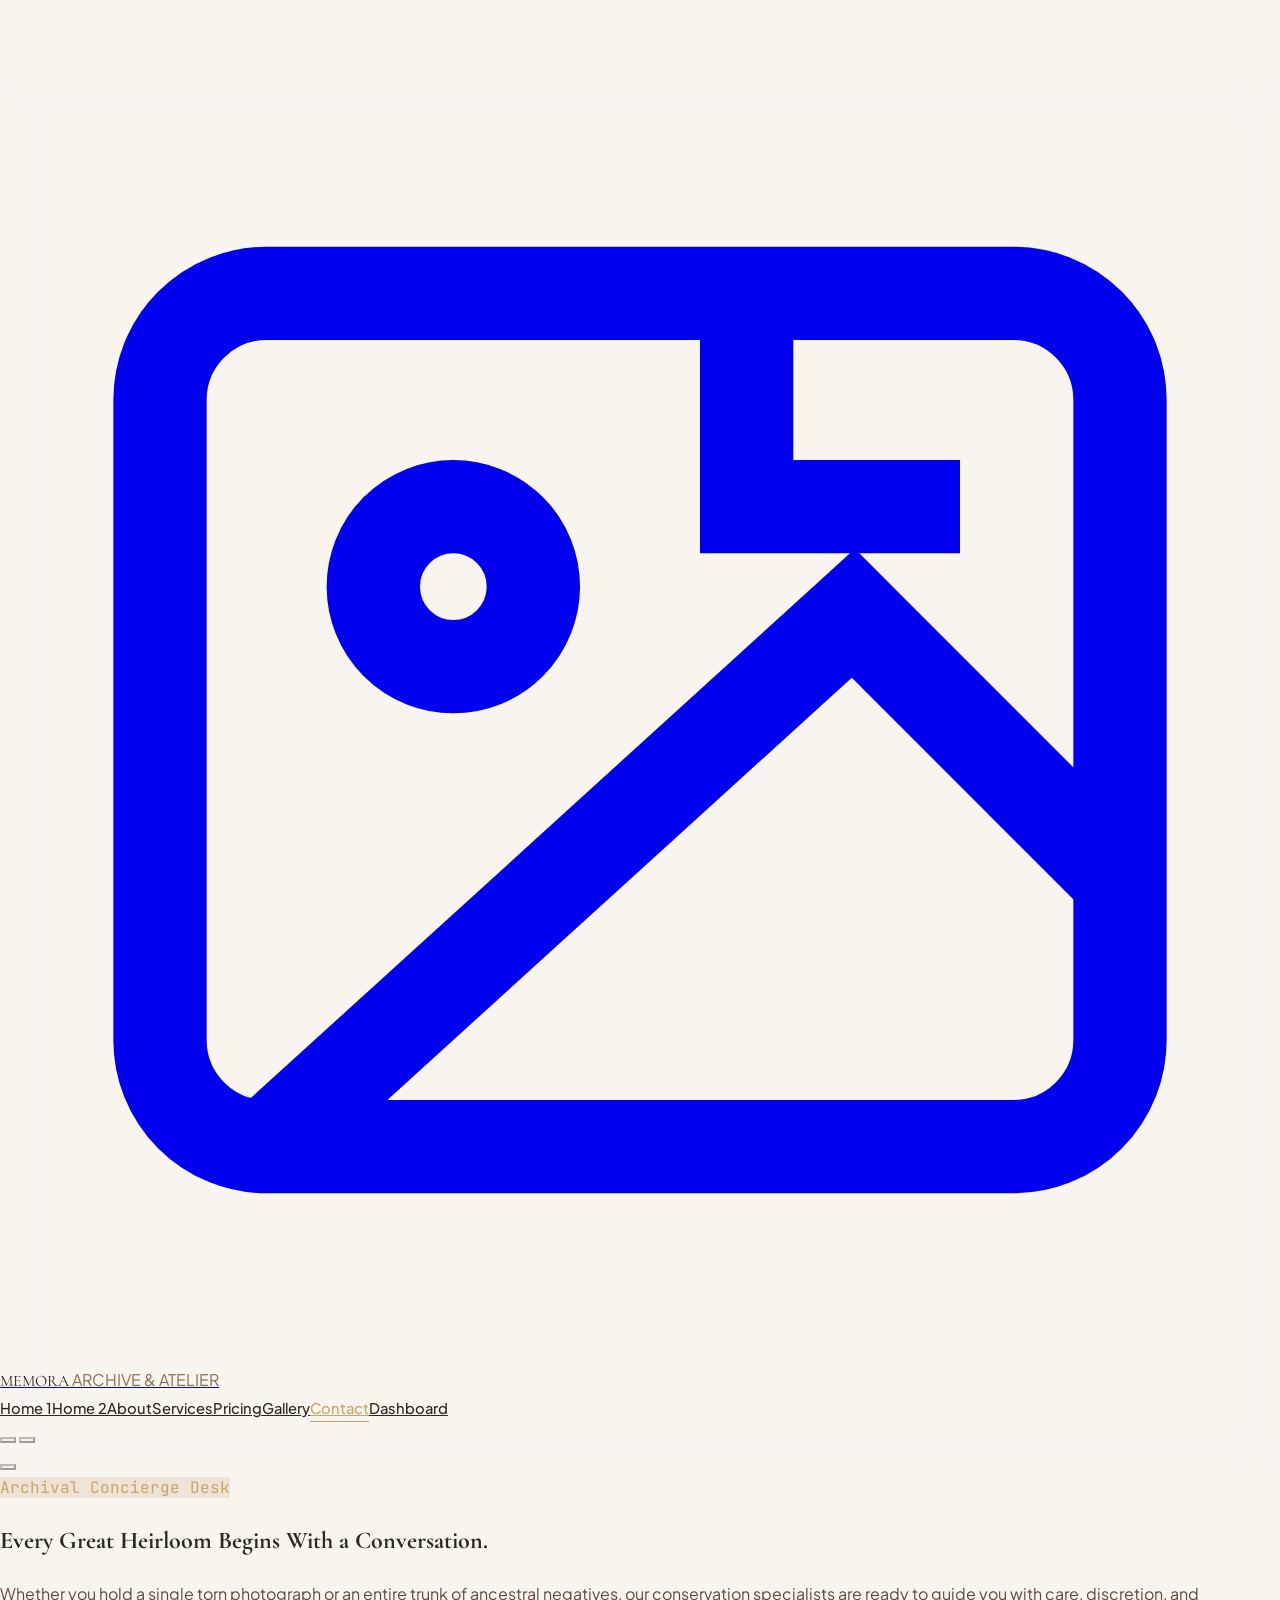
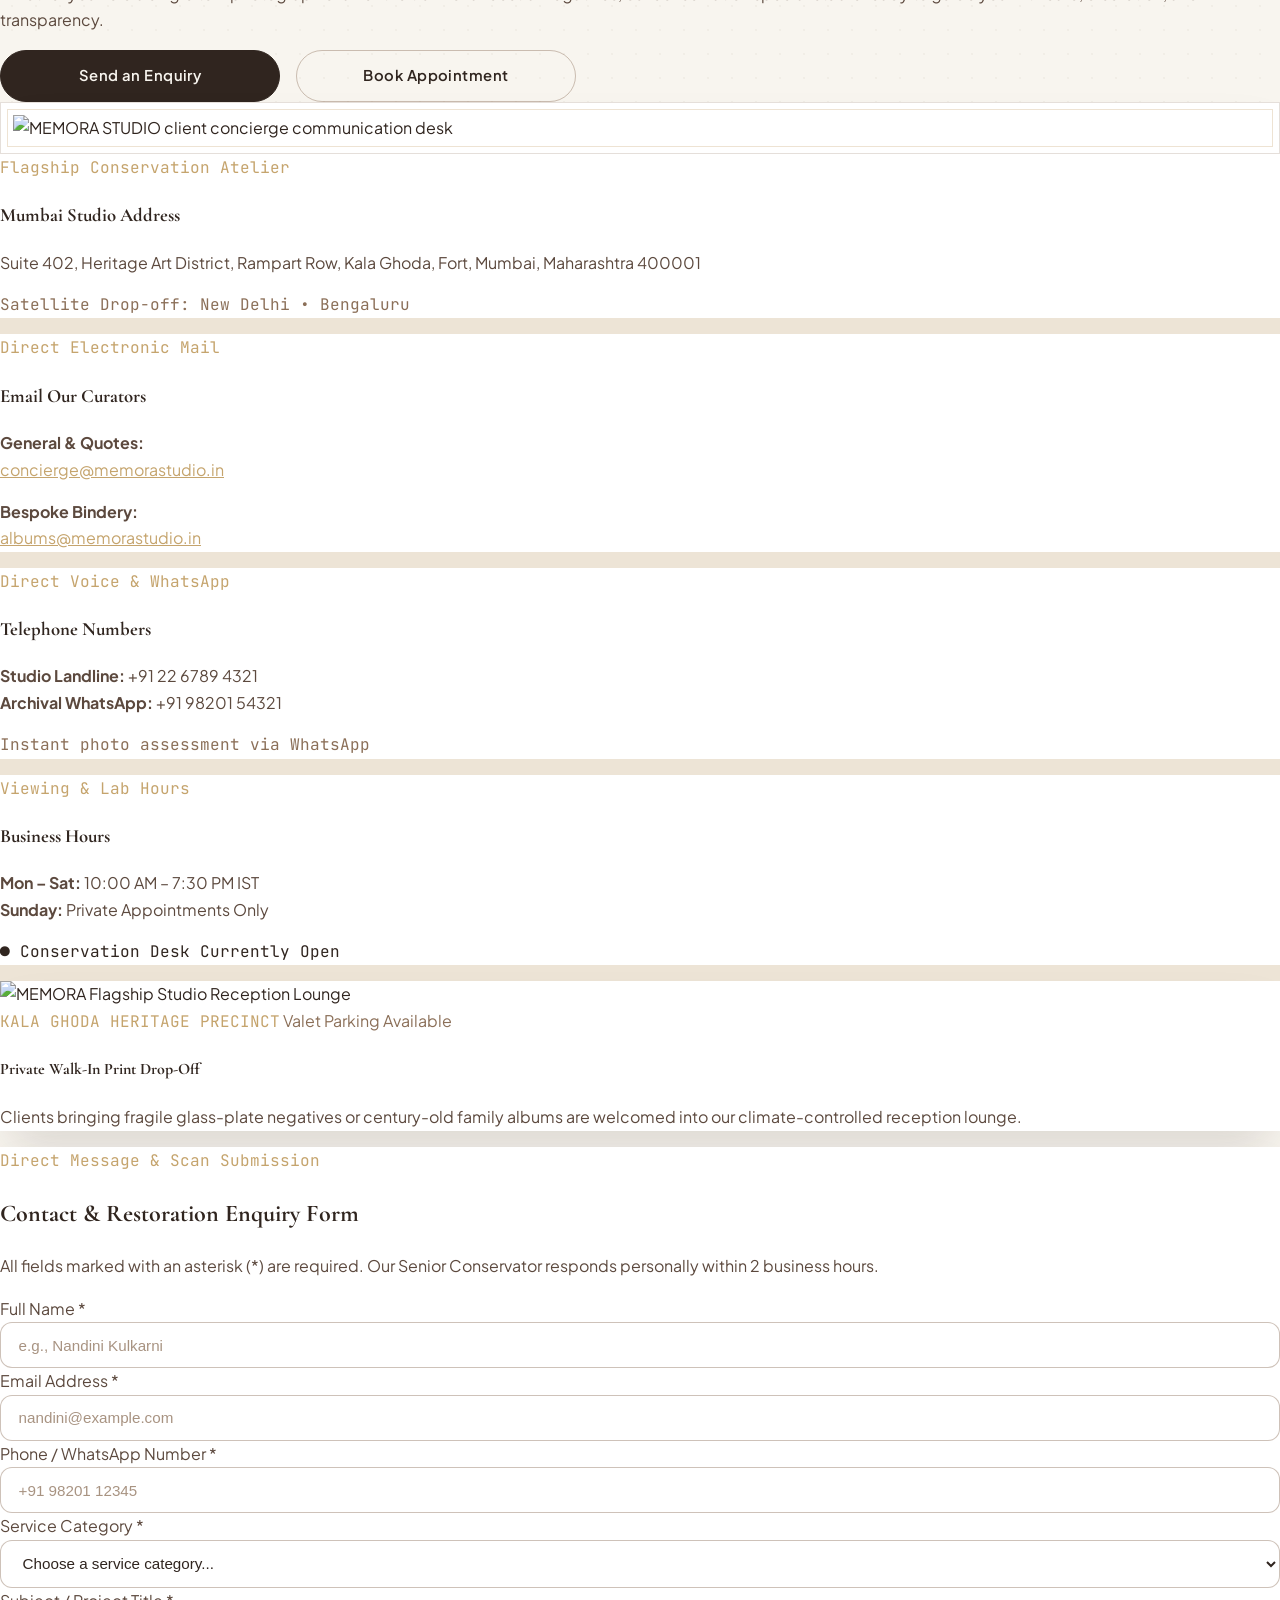
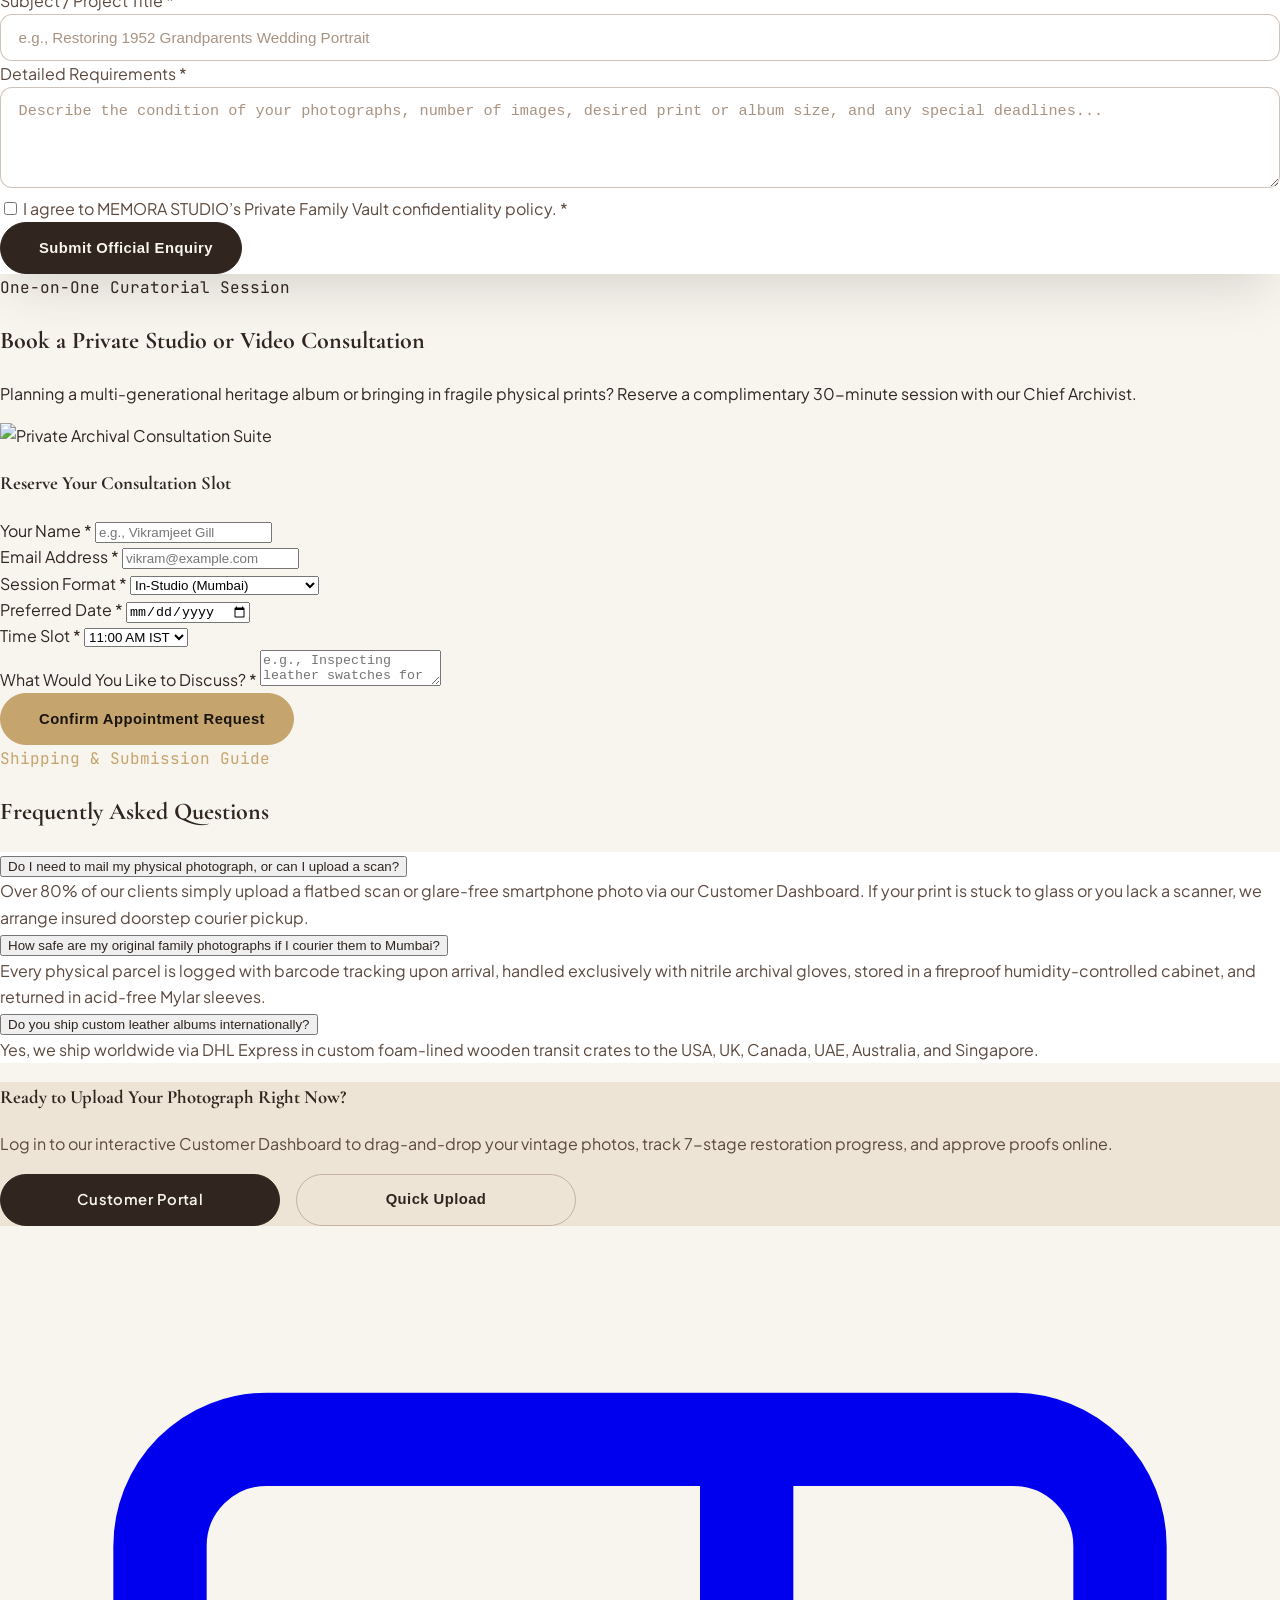
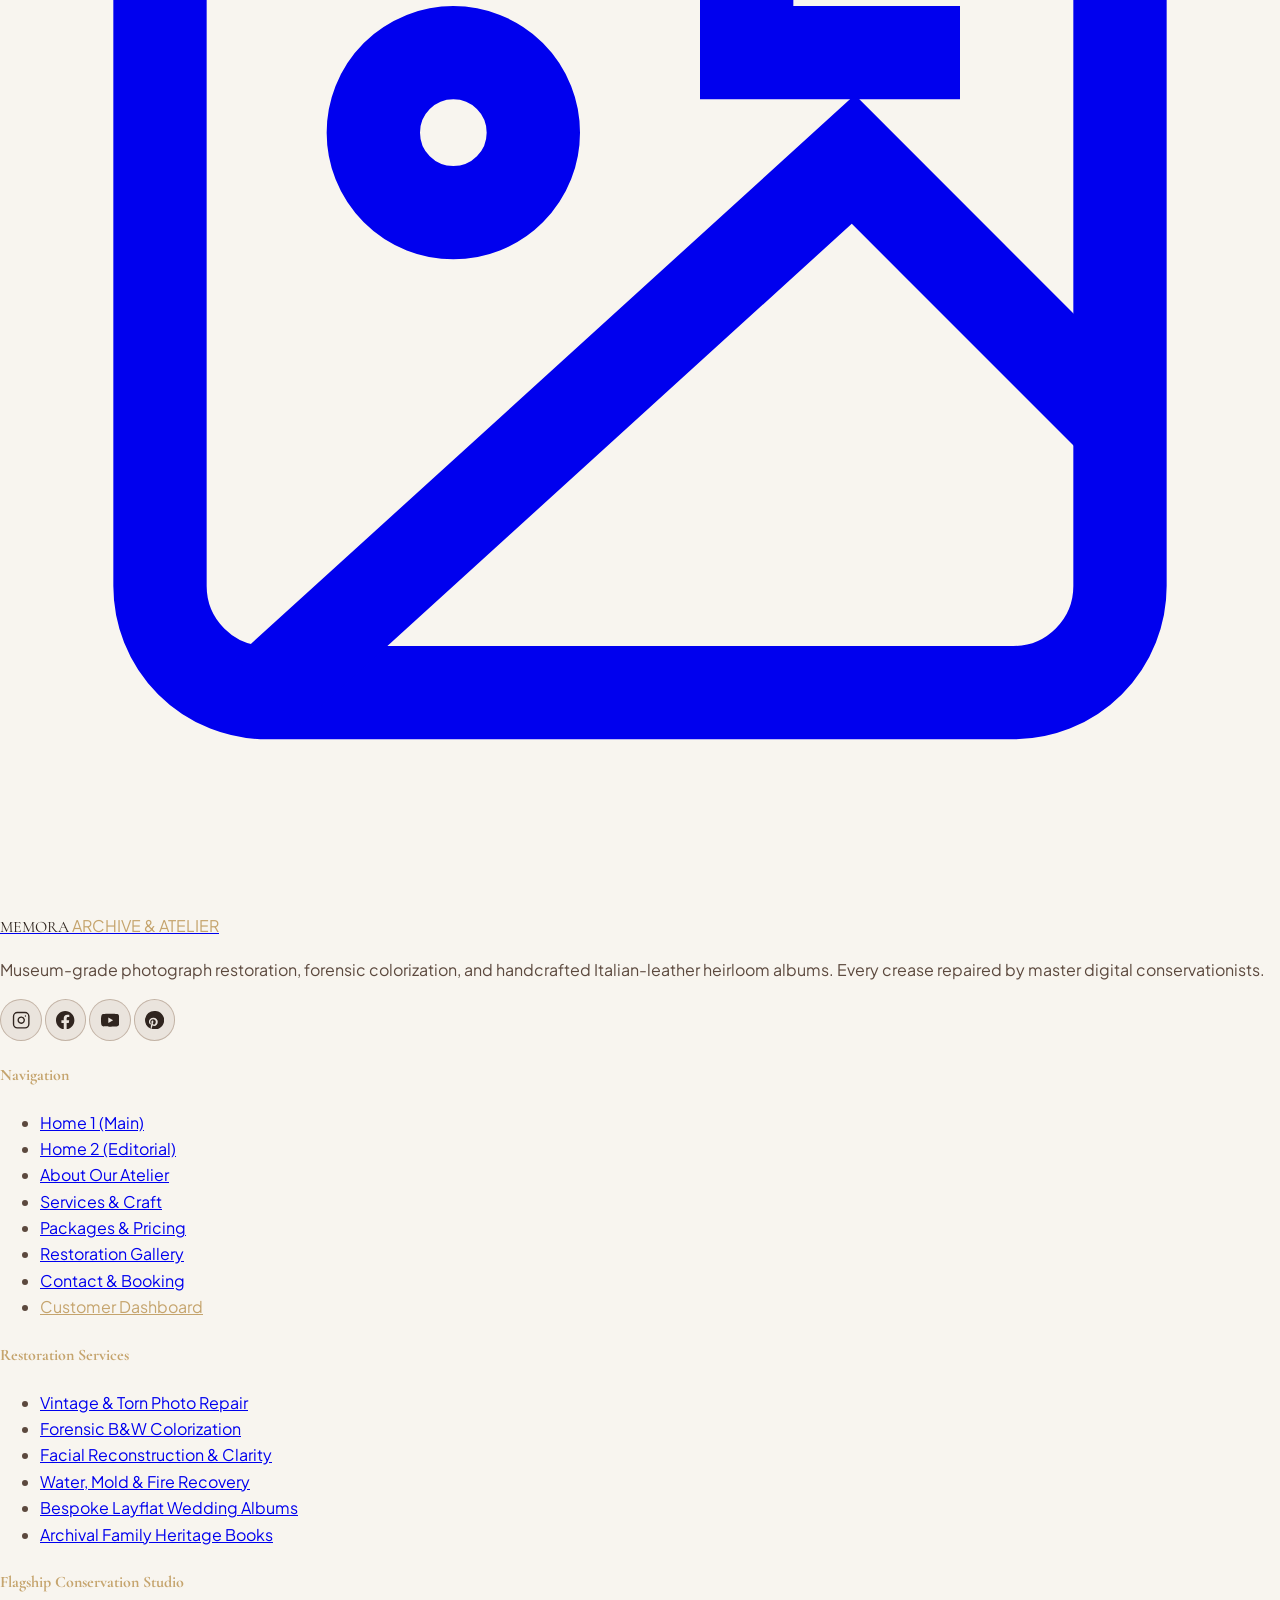
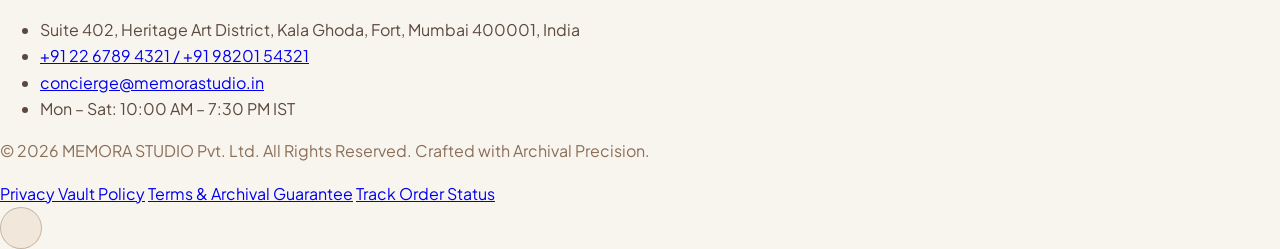
==== contact.html @ 47520993 "feat: complete luxury Photo Restoration & Album Making Studio website" ====
<!DOCTYPE html>
<html lang="en" dir="ltr">
<head>
  <meta charset="UTF-8" />
  <meta name="viewport" content="width=device-width, initial-scale=1.0" />
  <link rel="icon" type="image/svg+xml" href="assets/images/favicon.svg" />
  <title>Contact Us | MEMORA STUDIO — Archival Concierge &amp; Consultation</title>
  <meta name="description" content="Connect with MEMORA STUDIO's photo restoration specialists and bookbinders. Visit our Kala Ghoda flagship atelier or book a private consultation." />

  <!-- Google Fonts -->
  <link rel="preconnect" href="https://fonts.googleapis.com">
  <link rel="preconnect" href="https://fonts.gstatic.com" crossorigin>
  <link href="https://fonts.googleapis.com/css2?family=Cormorant+Garamond:ital,wght@0,500;0,600;0,700;1,400;1,600&family=JetBrains+Mono:wght@400;500&family=Plus+Jakarta+Sans:wght@400;500;600;700&display=swap" rel="stylesheet">

  <!-- Tailwind CSS CDN -->
  <script src="https://cdn.tailwindcss.com"></script>
  <script>
    tailwind.config = {
      darkMode: 'class',
      theme: {
        extend: {
          colors: {
            ivory: '#F8F5EF',
            cream: '#EDE4D6',
            mutedbrown: '#8B6F58',
            espresso: '#30251F',
            gold: '#C5A46D',
            charcoal: '#252525'
          }
        }
      }
    };
  </script>

  <!-- AOS Animation CSS -->
  <link href="https://unpkg.com/aos@2.3.4/dist/aos.css" rel="stylesheet" />

  <!-- Custom Studio Stylesheet -->
  <link rel="stylesheet" href="assets/css/styles.css" />
</head>
<body class="bg-theme-primary text-theme-primary antialiased selection:bg-[#C5A46D] selection:text-[#14110F]">

  <!-- Reusable Sticky Header -->
  <div id="site-header"></div>

  <!-- MAIN CONTENT: EXACTLY 5 SECTIONS FOR CONTACT US -->
  <main>

    <!-- ===================================================================
         SECTION 1: CONTACT HERO
         =================================================================== -->
    <section id="contact-hero" class="py-16 lg:py-24 archival-grain border-b border-theme">
      <div class="max-w-7xl mx-auto px-4 sm:px-6 lg:px-8">
        <div class="grid grid-cols-1 lg:grid-cols-12 gap-12 items-center">

          <div class="lg:col-span-7 space-y-5" data-aos="fade-up">
            <span class="inline-flex items-center gap-2 px-3.5 py-1.5 rounded-full bg-theme-secondary border border-theme-strong text-xs font-mono-code uppercase tracking-[0.22em] text-theme-gold font-semibold">
              Archival Concierge Desk
            </span>
            <h1 class="font-serif-editorial text-4xl sm:text-5xl lg:text-6xl font-bold text-theme-primary leading-[1.12]">
              Every Great Heirloom Begins With a Conversation.
            </h1>
            <p class="text-base sm:text-lg text-theme-secondary leading-relaxed max-w-2xl">
              Whether you hold a single torn photograph or an entire trunk of ancestral negatives, our conservation specialists are ready to guide you with care, discretion, and transparency.
            </p>
            <div class="pt-2 cta-group">
              <a href="#contact-form-section" class="btn-luxury-primary">
                <span>Send an Enquiry</span>
              </a>
              <a href="#consultation" class="btn-luxury-outline">
                <span>Book Appointment</span>
              </a>
            </div>
          </div>

          <div class="lg:col-span-5" data-aos="fade-left" data-aos-delay="100">
            <div class="vintage-photo-frame rounded-2xl">
              <img
                src="https://images.unsplash.com/photo-1486312338219-ce68d2c6f44d?auto=format&fit=crop&w=900&q=80"
                alt="MEMORA STUDIO client concierge communication desk"
                class="w-full h-72 sm:h-80 object-cover rounded-xl"
              />
            </div>
          </div>

        </div>
      </div>
    </section>

    <!-- ===================================================================
         SECTION 2: CONTACT INFORMATION – ADDRESS, EMAIL, PHONE & HOURS
         =================================================================== -->
    <section id="contact-information" class="py-20 lg:py-28 bg-theme-secondary border-b border-theme">
      <div class="max-w-7xl mx-auto px-4 sm:px-6 lg:px-8">

        <div class="grid grid-cols-1 lg:grid-cols-12 gap-10 items-center">
          <!-- Left 4 Contact Cards -->
          <div class="lg:col-span-7 grid grid-cols-1 sm:grid-cols-2 gap-6" data-aos="fade-up">

            <!-- Card 1: Flagship Address -->
            <div class="rounded-2xl bg-theme-surface border border-theme-strong p-6 space-y-3 editorial-card">
              <div class="w-11 h-11 rounded-xl bg-[#30251F] text-[#C5A46D] flex items-center justify-center">
                <i data-lucide="map-pin" class="w-5 h-5"></i>
              </div>
              <span class="text-xs font-mono-code text-theme-gold uppercase tracking-wider">Flagship Conservation Atelier</span>
              <h3 class="font-serif-editorial text-2xl font-bold text-theme-primary">Mumbai Studio Address</h3>
              <p class="text-sm text-theme-secondary leading-relaxed">
                Suite 402, Heritage Art District, Rampart Row, Kala Ghoda, Fort, Mumbai, Maharashtra 400001
              </p>
              <p class="text-xs font-mono-code text-theme-muted pt-1">Satellite Drop-off: New Delhi • Bengaluru</p>
            </div>

            <!-- Card 2: Email Addresses -->
            <div class="rounded-2xl bg-theme-surface border border-theme-strong p-6 space-y-3 editorial-card">
              <div class="w-11 h-11 rounded-xl bg-[#30251F] text-[#C5A46D] flex items-center justify-center">
                <i data-lucide="mail" class="w-5 h-5"></i>
              </div>
              <span class="text-xs font-mono-code text-theme-gold uppercase tracking-wider">Direct Electronic Mail</span>
              <h3 class="font-serif-editorial text-2xl font-bold text-theme-primary">Email Our Curators</h3>
              <p class="text-sm text-theme-secondary">
                <strong>General &amp; Quotes:</strong><br/>
                <a href="mailto:concierge@memorastudio.in" class="text-theme-gold hover:underline">concierge@memorastudio.in</a>
              </p>
              <p class="text-sm text-theme-secondary">
                <strong>Bespoke Bindery:</strong><br/>
                <a href="mailto:albums@memorastudio.in" class="text-theme-gold hover:underline">albums@memorastudio.in</a>
              </p>
            </div>

            <!-- Card 3: Phone & WhatsApp -->
            <div class="rounded-2xl bg-theme-surface border border-theme-strong p-6 space-y-3 editorial-card">
              <div class="w-11 h-11 rounded-xl bg-[#30251F] text-[#C5A46D] flex items-center justify-center">
                <i data-lucide="phone-call" class="w-5 h-5"></i>
              </div>
              <span class="text-xs font-mono-code text-theme-gold uppercase tracking-wider">Direct Voice &amp; WhatsApp</span>
              <h3 class="font-serif-editorial text-2xl font-bold text-theme-primary">Telephone Numbers</h3>
              <p class="text-sm text-theme-secondary">
                <strong>Studio Landline:</strong> +91 22 6789 4321<br/>
                <strong>Archival WhatsApp:</strong> +91 98201 54321
              </p>
              <p class="text-xs font-mono-code text-theme-muted pt-1">Instant photo assessment via WhatsApp</p>
            </div>

            <!-- Card 4: Business Hours -->
            <div class="rounded-2xl bg-theme-surface border border-theme-strong p-6 space-y-3 editorial-card">
              <div class="w-11 h-11 rounded-xl bg-[#30251F] text-[#C5A46D] flex items-center justify-center">
                <i data-lucide="clock" class="w-5 h-5"></i>
              </div>
              <span class="text-xs font-mono-code text-theme-gold uppercase tracking-wider">Viewing &amp; Lab Hours</span>
              <h3 class="font-serif-editorial text-2xl font-bold text-theme-primary">Business Hours</h3>
              <p class="text-sm text-theme-secondary">
                <strong>Mon – Sat:</strong> 10:00 AM – 7:30 PM IST<br/>
                <strong>Sunday:</strong> Private Appointments Only
              </p>
              <p class="text-xs font-mono-code text-emerald-600 dark:text-emerald-400 pt-1">● Conservation Desk Currently Open</p>
            </div>

          </div>

          <!-- Right Atelier Interior & Map Preview -->
          <div class="lg:col-span-5" data-aos="fade-left">
            <div class="rounded-2xl bg-theme-surface border border-theme-strong overflow-hidden shadow-theme-elevated">
              <img
                src="https://images.unsplash.com/photo-1524758631624-e2822e304c36?auto=format&fit=crop&w=850&q=80"
                alt="MEMORA Flagship Studio Reception Lounge"
                class="w-full h-64 object-cover"
              />
              <div class="p-6 space-y-3">
                <div class="flex items-center justify-between">
                  <span class="text-xs font-mono-code text-theme-gold font-semibold">KALA GHODA HERITAGE PRECINCT</span>
                  <span class="text-xs text-theme-muted">Valet Parking Available</span>
                </div>
                <h4 class="font-serif-editorial text-2xl font-bold text-theme-primary">Private Walk-In Print Drop-Off</h4>
                <p class="text-xs text-theme-secondary leading-relaxed">
                  Clients bringing fragile glass-plate negatives or century-old family albums are welcomed into our climate-controlled reception lounge.
                </p>
              </div>
            </div>
          </div>
        </div>

      </div>
    </section>

    <!-- ===================================================================
         SECTION 3: CONTACT & ENQUIRY FORM
         =================================================================== -->
    <section id="contact-form-section" class="py-20 lg:py-28 bg-theme-primary border-b border-theme">
      <div class="max-w-4xl mx-auto px-4 sm:px-6 lg:px-8">

        <div class="rounded-3xl bg-theme-surface border border-theme-strong p-8 sm:p-12 shadow-theme-elevated" data-aos="fade-up">
          <div class="max-w-2xl mb-8">
            <span class="text-xs font-mono-code uppercase tracking-[0.25em] text-theme-gold font-semibold block mb-2">Direct Message &amp; Scan Submission</span>
            <h2 class="font-serif-editorial text-3xl sm:text-4xl font-bold text-theme-primary">
              Contact &amp; Restoration Enquiry Form
            </h2>
            <p class="text-sm text-theme-secondary mt-2">
              All fields marked with an asterisk (*) are required. Our Senior Conservator responds personally within 2 business hours.
            </p>
          </div>

          <form data-validate-form="contact" class="space-y-5" novalidate>
            <div class="grid grid-cols-1 sm:grid-cols-2 gap-5">
              <div>
                <label for="c-fullname" class="block text-xs font-semibold uppercase tracking-wider text-theme-secondary mb-1.5">Full Name *</label>
                <input id="c-fullname" type="text" required placeholder="e.g., Nandini Kulkarni" class="input-luxury" />
              </div>
              <div>
                <label for="c-email" class="block text-xs font-semibold uppercase tracking-wider text-theme-secondary mb-1.5">Email Address *</label>
                <input id="c-email" type="email" required placeholder="nandini@example.com" class="input-luxury" />
              </div>
            </div>

            <div class="grid grid-cols-1 sm:grid-cols-2 gap-5">
              <div>
                <label for="c-phone" class="block text-xs font-semibold uppercase tracking-wider text-theme-secondary mb-1.5">Phone / WhatsApp Number *</label>
                <input id="c-phone" type="tel" required placeholder="+91 98201 12345" class="input-luxury" />
              </div>
              <div>
                <label for="c-category" class="block text-xs font-semibold uppercase tracking-wider text-theme-secondary mb-1.5">Service Category *</label>
                <select id="c-category" required class="input-luxury">
                  <option value="">Choose a service category...</option>
                  <option value="basic-restoration">Basic / Standard Photo Restoration</option>
                  <option value="complex-restoration">Complex / Torn Photo Reconstruction</option>
                  <option value="colorization">Forensic Black &amp; White Colorization</option>
                  <option value="wedding-album">Luxury Layflat Wedding Album</option>
                  <option value="heritage-album">Custom Family Heritage Volume</option>
                </select>
              </div>
            </div>

            <div>
              <label for="c-subject" class="block text-xs font-semibold uppercase tracking-wider text-theme-secondary mb-1.5">Subject / Project Title *</label>
              <input id="c-subject" type="text" required placeholder="e.g., Restoring 1952 Grandparents Wedding Portrait" class="input-luxury" />
            </div>

            <div>
              <label for="c-details" class="block text-xs font-semibold uppercase tracking-wider text-theme-secondary mb-1.5">Detailed Requirements *</label>
              <textarea id="c-details" rows="4" required placeholder="Describe the condition of your photographs, number of images, desired print or album size, and any special deadlines..." class="input-luxury"></textarea>
            </div>

            <div class="flex items-center gap-3">
              <input id="c-privacy" type="checkbox" required class="w-4 h-4 accent-[#C5A46D] rounded" />
              <label for="c-privacy" class="text-xs text-theme-secondary">
                I agree to MEMORA STUDIO’s Private Family Vault confidentiality policy. *
              </label>
            </div>

            <button type="submit" class="btn-luxury-primary w-full sm:w-auto">
              <i data-lucide="send" class="w-4 h-4"></i>
              <span>Submit Official Enquiry</span>
            </button>

            <div data-form-status class="hidden"></div>
          </form>
        </div>

      </div>
    </section>

    <!-- ===================================================================
         SECTION 4: STUDIO CONSULTATION / APPOINTMENT REQUEST
         =================================================================== -->
    <section id="consultation" class="py-20 lg:py-28 bg-[#231B16] text-[#F8F5EF] border-b border-[#C5A46D]/25">
      <div class="max-w-7xl mx-auto px-4 sm:px-6 lg:px-8">

        <div class="grid grid-cols-1 lg:grid-cols-12 gap-12 items-center">
          <!-- Left Visual & Consultation Benefits -->
          <div class="lg:col-span-5 space-y-6" data-aos="fade-right">
            <span class="text-xs font-mono-code uppercase tracking-[0.25em] text-[#C5A46D] font-semibold block">One-on-One Curatorial Session</span>
            <h2 class="font-serif-editorial text-3xl sm:text-4xl lg:text-5xl font-bold text-white leading-tight">
              Book a Private Studio or Video Consultation
            </h2>
            <p class="text-sm text-[#D5C7B8] leading-relaxed">
              Planning a multi-generational heritage album or bringing in fragile physical prints? Reserve a complimentary 30-minute session with our Chief Archivist.
            </p>
            <div class="rounded-2xl overflow-hidden border border-[#C5A46D]/35">
              <img
                src="https://images.unsplash.com/photo-1517502884422-41eaead166d4?auto=format&fit=crop&w=800&q=80"
                alt="Private Archival Consultation Suite"
                class="w-full h-56 object-cover"
              />
            </div>
          </div>

          <!-- Right Appointment Scheduler Form -->
          <div class="lg:col-span-7 rounded-3xl bg-[#2E241E] border border-[#C5A46D]/35 p-8 sm:p-10 shadow-2xl" data-aos="fade-left">
            <h3 class="font-serif-editorial text-2xl sm:text-3xl font-bold text-white mb-6">Reserve Your Consultation Slot</h3>

            <form data-validate-form="appointment" class="space-y-4" novalidate>
              <div class="grid grid-cols-1 sm:grid-cols-2 gap-4">
                <div>
                  <label for="app-name" class="block text-xs font-semibold uppercase tracking-wider text-[#D5C7B8] mb-1.5">Your Name *</label>
                  <input id="app-name" type="text" required placeholder="e.g., Vikramjeet Gill" class="w-full rounded-xl bg-[#1A1411] border border-[#C5A46D]/35 px-4 py-3 text-sm text-white placeholder-[#A6907C] focus:outline-none focus:border-[#C5A46D]" />
                </div>
                <div>
                  <label for="app-email" class="block text-xs font-semibold uppercase tracking-wider text-[#D5C7B8] mb-1.5">Email Address *</label>
                  <input id="app-email" type="email" required placeholder="vikram@example.com" class="w-full rounded-xl bg-[#1A1411] border border-[#C5A46D]/35 px-4 py-3 text-sm text-white placeholder-[#A6907C] focus:outline-none focus:border-[#C5A46D]" />
                </div>
              </div>

              <div class="grid grid-cols-1 sm:grid-cols-3 gap-4">
                <div>
                  <label for="app-mode" class="block text-xs font-semibold uppercase tracking-wider text-[#D5C7B8] mb-1.5">Session Format *</label>
                  <select id="app-mode" required class="w-full rounded-xl bg-[#1A1411] border border-[#C5A46D]/35 px-4 py-3 text-sm text-white focus:outline-none focus:border-[#C5A46D]">
                    <option value="in-studio">In-Studio (Mumbai)</option>
                    <option value="video-call">Private Zoom / Google Meet</option>
                    <option value="home-pickup">Home Archival Visit</option>
                  </select>
                </div>
                <div>
                  <label for="app-date" class="block text-xs font-semibold uppercase tracking-wider text-[#D5C7B8] mb-1.5">Preferred Date *</label>
                  <input id="app-date" type="date" required class="w-full rounded-xl bg-[#1A1411] border border-[#C5A46D]/35 px-4 py-3 text-sm text-white focus:outline-none focus:border-[#C5A46D]" />
                </div>
                <div>
                  <label for="app-time" class="block text-xs font-semibold uppercase tracking-wider text-[#D5C7B8] mb-1.5">Time Slot *</label>
                  <select id="app-time" required class="w-full rounded-xl bg-[#1A1411] border border-[#C5A46D]/35 px-4 py-3 text-sm text-white focus:outline-none focus:border-[#C5A46D]">
                    <option value="11:00 AM">11:00 AM IST</option>
                    <option value="02:30 PM">02:30 PM IST</option>
                    <option value="04:30 PM">04:30 PM IST</option>
                    <option value="06:00 PM">06:00 PM IST</option>
                  </select>
                </div>
              </div>

              <div>
                <label for="app-notes" class="block text-xs font-semibold uppercase tracking-wider text-[#D5C7B8] mb-1.5">What Would You Like to Discuss? *</label>
                <textarea id="app-notes" rows="2" required placeholder="e.g., Inspecting leather swatches for a 50th Anniversary album and 12 vintage prints..." class="w-full rounded-xl bg-[#1A1411] border border-[#C5A46D]/35 px-4 py-3 text-sm text-white placeholder-[#A6907C] focus:outline-none focus:border-[#C5A46D]"></textarea>
              </div>

              <button type="submit" class="btn-gold w-full">
                <i data-lucide="calendar-check" class="w-4 h-4"></i>
                <span>Confirm Appointment Request</span>
              </button>

              <div data-form-status class="hidden"></div>
            </form>
          </div>
        </div>

      </div>
    </section>

    <!-- ===================================================================
         SECTION 5: FREQUENTLY ASKED QUESTIONS AND FINAL CTA
         =================================================================== -->
    <section id="contact-faq" class="py-20 lg:py-28 bg-theme-primary">
      <div class="max-w-7xl mx-auto px-4 sm:px-6 lg:px-8">

        <div class="grid grid-cols-1 lg:grid-cols-12 gap-12 items-start">
          <div class="lg:col-span-7 space-y-4">
            <span class="text-xs font-mono-code uppercase tracking-[0.25em] text-theme-gold font-semibold block">Shipping &amp; Submission Guide</span>
            <h2 class="font-serif-editorial text-3xl sm:text-4xl font-bold text-theme-primary mb-6">
              Frequently Asked Questions
            </h2>

            <div class="rounded-2xl bg-theme-surface border border-theme-strong overflow-hidden">
              <button type="button" data-faq-trigger class="w-full p-5 text-left flex items-center justify-between gap-4 font-semibold text-sm sm:text-base text-theme-primary">
                <span>Do I need to mail my physical photograph, or can I upload a scan?</span>
                <i data-lucide="chevron-down" data-faq-icon class="w-4 h-4 text-theme-gold transition-transform"></i>
              </button>
              <div class="px-5 pb-5 text-sm text-theme-secondary leading-relaxed">
                Over 80% of our clients simply upload a flatbed scan or glare-free smartphone photo via our Customer Dashboard. If your print is stuck to glass or you lack a scanner, we arrange insured doorstep courier pickup.
              </div>
            </div>

            <div class="rounded-2xl bg-theme-surface border border-theme-strong overflow-hidden">
              <button type="button" data-faq-trigger class="w-full p-5 text-left flex items-center justify-between gap-4 font-semibold text-sm sm:text-base text-theme-primary">
                <span>How safe are my original family photographs if I courier them to Mumbai?</span>
                <i data-lucide="chevron-down" data-faq-icon class="w-4 h-4 text-theme-gold transition-transform"></i>
              </button>
              <div class="px-5 pb-5 text-sm text-theme-secondary leading-relaxed hidden">
                Every physical parcel is logged with barcode tracking upon arrival, handled exclusively with nitrile archival gloves, stored in a fireproof humidity-controlled cabinet, and returned in acid-free Mylar sleeves.
              </div>
            </div>

            <div class="rounded-2xl bg-theme-surface border border-theme-strong overflow-hidden">
              <button type="button" data-faq-trigger class="w-full p-5 text-left flex items-center justify-between gap-4 font-semibold text-sm sm:text-base text-theme-primary">
                <span>Do you ship custom leather albums internationally?</span>
                <i data-lucide="chevron-down" data-faq-icon class="w-4 h-4 text-theme-gold transition-transform"></i>
              </button>
              <div class="px-5 pb-5 text-sm text-theme-secondary leading-relaxed hidden">
                Yes, we ship worldwide via DHL Express in custom foam-lined wooden transit crates to the USA, UK, Canada, UAE, Australia, and Singapore.
              </div>
            </div>
          </div>

          <!-- Final CTA Card -->
          <div class="lg:col-span-5 rounded-3xl bg-theme-secondary border border-theme-strong p-8 sm:p-10 space-y-5">
            <div class="w-12 h-12 rounded-xl bg-[#30251F] text-[#C5A46D] flex items-center justify-center">
              <i data-lucide="sparkles" class="w-6 h-6"></i>
            </div>
            <h3 class="font-serif-editorial text-3xl font-bold text-theme-primary">
              Ready to Upload Your Photograph Right Now?
            </h3>
            <p class="text-sm text-theme-secondary leading-relaxed">
              Log in to our interactive Customer Dashboard to drag-and-drop your vintage photos, track 7-stage restoration progress, and approve proofs online.
            </p>
            <div class="pt-2 cta-group">
              <a href="dashboard.html" class="btn-luxury-primary">
                <span>Customer Portal</span>
              </a>
              <button type="button" data-open-upload-modal data-package-name="Direct Contact Page Upload" class="btn-luxury-outline">
                <span>Quick Upload</span>
              </button>
            </div>
          </div>
        </div>

      </div>
    </section>

  </main>

  <!-- Reusable Consistent Footer -->
  <div id="site-footer"></div>

  <script src="https://unpkg.com/lucide@latest"></script>
  <script src="https://unpkg.com/aos@2.3.4/dist/aos.js"></script>
  <script src="assets/js/app.js"></script>
</body>
</html>
---- assets/css/styles.css ----
/* ==========================================================================
   MEMORA STUDIO — Archival Photo Restoration & Bespoke Album Making Studio
   Premium ThemeForest-Grade Stylesheet (Light/Dark Mode + LTR/RTL + Animations)
   ========================================================================== */

:root {
  --bg-primary: #F8F5EF;
  --bg-secondary: #EDE4D6;
  --bg-tertiary: #E3D6C3;
  --bg-surface: #FFFFFF;
  --bg-glass: rgba(248, 245, 239, 0.88);
  --text-primary: #30251F;
  --text-secondary: #5C493E;
  --text-muted: #8B6F58;
  --accent-gold: #C5A46D;
  --accent-gold-hover: #B08D55;
  --accent-brown: #8B6F58;
  --accent-espresso: #30251F;
  --charcoal: #252525;
  --border-color: rgba(139, 111, 88, 0.22);
  --border-strong: rgba(139, 111, 88, 0.42);
  --shadow-soft: 0 12px 36px -8px rgba(48, 37, 31, 0.08);
  --shadow-elevated: 0 24px 48px -12px rgba(48, 37, 31, 0.16);
  --font-serif: 'Cormorant Garamond', Georgia, serif;
  --font-sans: 'Plus Jakarta Sans', -apple-system, BlinkMacSystemFont, sans-serif;
  --font-mono: 'JetBrains Mono', monospace;
}

html.dark {
  --bg-primary: #14110F;
  --bg-secondary: #1D1815;
  --bg-tertiary: #28211D;
  --bg-surface: #211B18;
  --bg-glass: rgba(20, 17, 15, 0.90);
  --text-primary: #F5EFE6;
  --text-secondary: #D5C7B8;
  --text-muted: #A6907C;
  --accent-gold: #D4B47D;
  --accent-gold-hover: #E2C592;
  --accent-brown: #A68A71;
  --accent-espresso: #F5EFE6;
  --charcoal: #181412;
  --border-color: rgba(197, 164, 109, 0.20);
  --border-strong: rgba(197, 164, 109, 0.42);
  --shadow-soft: 0 12px 36px -8px rgba(0, 0, 0, 0.45);
  --shadow-elevated: 0 24px 48px -12px rgba(0, 0, 0, 0.65);
}

/* Base Reset & Overflow Prevention */
*, *::before, *::after {
  box-sizing: border-box;
}

html {
  scroll-behavior: smooth;
  overflow-x: hidden;
  background-color: var(--bg-primary);
  color: var(--text-primary);
  font-family: var(--font-sans);
}

body {
  margin: 0;
  padding: 0;
  overflow-x: hidden;
  background-color: var(--bg-primary);
  color: var(--text-primary);
  transition: background-color 0.35s ease, color 0.35s ease;
  line-height: 1.65;
  -webkit-font-smoothing: antialiased;
}

/* Offset for the fixed header only on pages containing #site-header */
body:has(#site-header) {
  padding-top: 5rem; /* 80px header height */
}

/* Fallback for browsers that do not support :has() */
.has-fixed-header {
  padding-top: 5rem;
}

/* Typography Helpers */
.font-serif-editorial {
  font-family: var(--font-serif);
}

.font-sans-ui {
  font-family: var(--font-sans);
}

.font-mono-code {
  font-family: var(--font-mono);
}

/* Theme Adaptive Utility Classes */
.bg-theme-primary { background-color: var(--bg-primary); }
.bg-theme-secondary { background-color: var(--bg-secondary); }
.bg-theme-tertiary { background-color: var(--bg-tertiary); }
.bg-theme-surface { background-color: var(--bg-surface); }
.bg-theme-glass {
  background-color: var(--bg-glass);
  backdrop-filter: blur(16px);
  -webkit-backdrop-filter: blur(16px);
}

.text-theme-primary { color: var(--text-primary); }
.text-theme-secondary { color: var(--text-secondary); }
.text-theme-muted { color: var(--text-muted); }
.text-theme-gold { color: var(--accent-gold); }

.border-theme { border-color: var(--border-color); }
.border-theme-strong { border-color: var(--border-strong); }

.shadow-theme-soft { box-shadow: var(--shadow-soft); }
.shadow-theme-elevated { box-shadow: var(--shadow-elevated); }

/* Subtle Archival Paper Grain Overlay */
.archival-grain {
  background-image: radial-gradient(rgba(139, 111, 88, 0.06) 1px, transparent 0);
  background-size: 24px 24px;
}

html.dark .archival-grain {
  background-image: radial-gradient(rgba(212, 180, 125, 0.05) 1px, transparent 0);
}

/* Buttons */
.btn-luxury-primary,
.btn-luxury-outline,
.btn-gold {
  display: inline-flex;
  align-items: center;
  justify-content: center;
  gap: 0.625rem;
  min-height: 3.25rem;
  height: 3.25rem;
  padding: 0 1.75rem;
  border-radius: 9999px;
  font-weight: 600;
  font-size: 0.925rem;
  letter-spacing: 0.03em;
  line-height: 1;
  white-space: nowrap;
  box-sizing: border-box;
  text-decoration: none;
  cursor: pointer;
  transition: all 0.3s cubic-bezier(0.16, 1, 0.3, 1);
  position: relative;
  text-align: center;
}

.btn-luxury-primary {
  background-color: #30251F;
  color: #F8F5EF;
  border: 1.5px solid #30251F;
  overflow: hidden;
}

html.dark .btn-luxury-primary {
  background-color: #C5A46D;
  color: #14110F;
  border-color: #C5A46D;
}

.btn-luxury-primary:hover {
  background-color: #C5A46D;
  border-color: #C5A46D;
  color: #14110F;
  transform: translateY(-2px);
  box-shadow: 0 12px 28px -6px rgba(197, 164, 109, 0.45);
}

html.dark .btn-luxury-primary:hover {
  background-color: #E2C592;
  border-color: #E2C592;
  color: #14110F;
}

.btn-luxury-outline {
  background-color: transparent;
  color: var(--text-primary);
  border: 1.5px solid var(--border-strong);
}

.btn-luxury-outline:hover {
  border-color: var(--accent-gold);
  background-color: rgba(197, 164, 109, 0.12);
  transform: translateY(-2px);
}

.btn-gold {
  background-color: #C5A46D;
  color: #1A1411;
  border: 1.5px solid #C5A46D;
}

.btn-gold:hover {
  background-color: #d6b67e;
  border-color: #d6b67e;
  transform: translateY(-2px);
  box-shadow: 0 10px 25px -5px rgba(197, 164, 109, 0.45);
}

/* Paired Hero/Section CTA Button Equalizer - Identical size in all views & pages */
.cta-group {
  display: flex;
  flex-wrap: wrap;
  align-items: center;
  gap: 1rem;
}

.cta-group > .btn-luxury-primary,
.cta-group > .btn-luxury-outline,
.cta-group > .btn-gold,
.cta-group > a,
.cta-group > button {
  min-height: 3.25rem;
  height: 3.25rem;
  width: 17.5rem;
  max-width: 100%;
  text-align: center;
  justify-content: center;
  box-sizing: border-box;
  padding: 0 1.5rem;
}

@media (max-width: 768px) {
  .cta-group {
    flex-direction: column;
    align-items: stretch;
    width: 100%;
  }

  .cta-group > .btn-luxury-primary,
  .cta-group > .btn-luxury-outline,
  .cta-group > .btn-gold,
  .cta-group > a,
  .cta-group > button {
    width: 100% !important;
    min-width: 0 !important;
    max-width: 100% !important;
  }
}

/* Vintage Framed Photographs */
.vintage-photo-frame {
  padding: 0.75rem;
  background-color: var(--bg-surface);
  border: 1px solid var(--border-color);
  box-shadow: var(--shadow-elevated);
  position: relative;
}

.vintage-photo-frame::after {
  content: '';
  position: absolute;
  inset: 0.4rem;
  border: 1px solid rgba(197, 164, 109, 0.3);
  pointer-events: none;
}

/* Interactive Before & After Comparison Slider */
.ba-slider-container {
  position: relative;
  overflow: hidden;
  user-select: none;
  -webkit-user-select: none;
  border-radius: 1rem;
  cursor: ew-resize;
  box-shadow: var(--shadow-elevated);
  border: 1px solid var(--border-strong);
}

.ba-slider-container img {
  display: block;
  width: 100%;
  height: 100%;
  object-fit: cover;
  pointer-events: none;
}

.ba-before-layer {
  position: absolute;
  top: 0;
  left: 0;
  bottom: 0;
  width: 50%;
  overflow: hidden;
  z-index: 2;
}

/* Authentic Vintage Damage Simulation Filter for Before Photos */
.ba-damaged-photo {
  filter: sepia(0.78) contrast(0.86) brightness(0.92) saturate(0.35) blur(0.35px);
}

.ba-damage-scratches {
  position: absolute;
  inset: 0;
  pointer-events: none;
  z-index: 3;
  background-image:
    linear-gradient(115deg, transparent 42%, rgba(255,250,240,0.55) 42.3%, transparent 42.7%),
    linear-gradient(28deg, transparent 64%, rgba(255,245,230,0.4) 64.2%, transparent 64.6%),
    radial-gradient(circle at 22% 30%, rgba(90, 60, 30, 0.42) 0%, transparent 26%),
    radial-gradient(circle at 78% 75%, rgba(60, 40, 20, 0.45) 0%, transparent 32%),
    radial-gradient(circle at 50% 50%, transparent 55%, rgba(35, 22, 12, 0.65) 100%);
  mix-blend-mode: multiply;
}

.ba-crease-line {
  position: absolute;
  inset: 0;
  pointer-events: none;
  z-index: 4;
  background:
    linear-gradient(108deg, transparent 48.5%, rgba(245, 235, 220, 0.75) 49%, rgba(80, 55, 35, 0.45) 49.4%, transparent 50%),
    linear-gradient(195deg, transparent 71%, rgba(245, 235, 220, 0.55) 71.3%, transparent 71.8%);
}

.ba-handle {
  position: absolute;
  top: 0;
  bottom: 0;
  left: 50%;
  width: 3px;
  background: #C5A46D;
  z-index: 10;
  transform: translateX(-50%);
  pointer-events: none;
  box-shadow: 0 0 12px rgba(0, 0, 0, 0.5);
}

.ba-handle-button {
  position: absolute;
  top: 50%;
  left: 50%;
  transform: translate(-50%, -50%);
  width: 48px;
  height: 48px;
  border-radius: 9999px;
  background: #30251F;
  color: #F8F5EF;
  border: 2px solid #C5A46D;
  display: flex;
  align-items: center;
  justify-content: center;
  box-shadow: 0 8px 24px rgba(0, 0, 0, 0.45);
  transition: transform 0.2s ease, background-color 0.2s ease;
}

.ba-slider-container:hover .ba-handle-button {
  transform: translate(-50%, -50%) scale(1.08);
  background: #C5A46D;
  color: #14110F;
}

/* Creative Animations */
@keyframes floatSlow {
  0%, 100% { transform: translateY(0px) rotate(-2deg); }
  50% { transform: translateY(-12px) rotate(1deg); }
}

@keyframes floatReverse {
  0%, 100% { transform: translateY(0px) rotate(2deg); }
  50% { transform: translateY(10px) rotate(-1.5deg); }
}

@keyframes pulseGlow {
  0%, 100% { opacity: 0.45; transform: scale(1); }
  50% { opacity: 0.75; transform: scale(1.05); }
}

@keyframes marqueeScroll {
  0% { transform: translateX(0%); }
  100% { transform: translateX(-50%); }
}

.animate-float-slow {
  animation: floatSlow 7s ease-in-out infinite;
}

.animate-float-reverse {
  animation: floatReverse 8s ease-in-out infinite;
}

.animate-pulse-glow {
  animation: pulseGlow 5s ease-in-out infinite;
}

/* 3D Card Tilt & Editorial Hover Effects */
.editorial-card {
  transition: transform 0.45s cubic-bezier(0.16, 1, 0.3, 1), box-shadow 0.45s cubic-bezier(0.16, 1, 0.3, 1), border-color 0.35s ease;
}

.editorial-card:hover {
  transform: translateY(-6px);
  box-shadow: var(--shadow-elevated);
  border-color: var(--accent-gold);
}

.img-zoom-wrap {
  overflow: hidden;
}

.img-zoom-wrap img {
  transition: transform 0.75s cubic-bezier(0.16, 1, 0.3, 1);
}

.img-zoom-wrap:hover img {
  transform: scale(1.06);
}

/* Portrait & Face Framing - Prevent Top Head / Eye Cropping */
.object-top,
.img-zoom-wrap img.object-top {
  object-position: center top !important;
}

/* Form Controls */
.input-luxury {
  width: 100%;
  background-color: var(--bg-surface);
  color: var(--text-primary);
  border: 1px solid var(--border-strong);
  border-radius: 0.75rem;
  padding: 0.85rem 1.1rem;
  font-size: 0.95rem;
  transition: border-color 0.25s ease, box-shadow 0.25s ease;
  outline: none;
}

.input-luxury::placeholder {
  color: var(--text-muted);
  opacity: 0.75;
}

.input-luxury:focus {
  border-color: var(--accent-gold);
  box-shadow: 0 0 0 3px rgba(197, 164, 109, 0.22);
}

/* Navigation Link Underline Animation */
.nav-link-editorial {
  position: relative;
  color: var(--text-primary);
  font-weight: 500;
  font-size: 0.92rem;
  transition: color 0.25s ease;
  padding: 0.35rem 0;
}

.nav-link-editorial::after {
  content: '';
  position: absolute;
  bottom: 0;
  left: 0;
  width: 0%;
  height: 1.5px;
  background-color: var(--accent-gold);
  transition: width 0.3s ease;
}

.nav-link-editorial:hover,
.nav-link-editorial.active {
  color: var(--accent-gold);
}

.nav-link-editorial:hover::after,
.nav-link-editorial.active::after {
  width: 100%;
}

/* RTL Specific Adjustments */
html[dir="rtl"] .nav-link-editorial::after {
  left: auto;
  right: 0;
}

html[dir="rtl"] .rtl-flip-icon {
  transform: scaleX(-1);
}

/* Dashboard Adaptive Sidebar & Tabs */
.dash-sidebar {
  background-color: var(--bg-primary);
  color: var(--text-primary);
  border-right: 1px solid var(--border-color);
}

html.dark .dash-sidebar {
  background-color: #1A1410;
  border-right-color: rgba(197, 164, 109, 0.25);
}

.dash-tab-btn {
  display: flex;
  align-items: center;
  gap: 0.75rem;
  width: 100%;
  padding: 0.75rem 1rem;
  border-radius: 0.75rem;
  font-size: 0.8125rem;
  font-weight: 500;
  color: var(--text-secondary);
  transition: all 0.2s cubic-bezier(0.16, 1, 0.3, 1);
  text-decoration: none;
  background: transparent;
  border: none;
  cursor: pointer;
  text-align: left;
}

html[dir="rtl"] .dash-tab-btn {
  text-align: right;
}

.dash-tab-btn:hover {
  color: var(--text-primary);
  background-color: rgba(197, 164, 109, 0.14);
}

.dash-tab-btn.active {
  background-color: #C5A46D !important;
  color: #14110F !important;
  font-weight: 700 !important;
  box-shadow: 0 4px 14px -2px rgba(197, 164, 109, 0.45);
}

.dash-tab-btn.active i,
.dash-tab-btn.active span {
  color: #14110F !important;
}

/* Mobile Responsive Navigation Drawer Fullscreen Isolation */
#mobile-menu-drawer {
  position: fixed !important;
  inset: 0 !important;
  z-index: 9999 !important;
}

#mobile-menu-drawer.hidden {
  display: none !important;
}

#mobile-menu-backdrop {
  position: fixed !important;
  inset: 0 !important;
  background-color: rgba(0, 0, 0, 0.65) !important;
  backdrop-filter: blur(6px) !important;
  -webkit-backdrop-filter: blur(6px) !important;
  z-index: 1 !important;
}

#mobile-menu-panel {
  position: fixed !important;
  top: 0 !important;
  bottom: 0 !important;
  right: 0 !important;
  height: 100vh !important;
  height: 100dvh !important;
  width: 100% !important;
  max-width: 22rem !important;
  background-color: var(--bg-surface) !important;
  z-index: 2 !important;
  box-shadow: -10px 0 35px -5px rgba(0, 0, 0, 0.45) !important;
}

html[dir="rtl"] #mobile-menu-panel {
  right: auto !important;
  left: 0 !important;
  border-left-width: 0 !important;
  border-right-width: 1px !important;
  box-shadow: 10px 0 35px -5px rgba(0, 0, 0, 0.45) !important;
}

/* Reduced Motion Respect */
@media (prefers-reduced-motion: reduce) {
  *, *::before, *::after {
    animation-duration: 0.01ms !important;
    animation-iteration-count: 1 !important;
    transition-duration: 0.01ms !important;
    scroll-behavior: auto !important;
  }
}

/* Custom Scrollbar */
::-webkit-scrollbar {
  width: 10px;
  height: 10px;
}

::-webkit-scrollbar-track {
  background: var(--bg-secondary);
}

::-webkit-scrollbar-thumb {
  background: var(--accent-brown);
  border-radius: 9999px;
}

::-webkit-scrollbar-thumb:hover {
  background: var(--accent-gold);
}

/* Original Social Media Icon Buttons with Brand Hovers */
.social-icon-btn {
  position: relative;
  display: inline-flex;
  align-items: center;
  justify-content: center;
  width: 2.6rem;
  height: 2.6rem;
  border-radius: 9999px;
  background-color: rgba(139, 111, 88, 0.12);
  border: 1px solid var(--border-strong);
  color: var(--text-primary);
  transition: all 0.3s cubic-bezier(0.4, 0, 0.2, 1);
  overflow: hidden;
  text-decoration: none;
}

html.dark .social-icon-btn {
  background-color: rgba(255, 255, 255, 0.06);
  border-color: rgba(197, 164, 109, 0.25);
  color: #EDE4D6;
}

.social-icon-btn svg,
.social-icon-btn i {
  width: 1.15rem;
  height: 1.15rem;
  transition: transform 0.3s ease;
}

.social-icon-btn:hover {
  transform: translateY(-3px) scale(1.06);
  box-shadow: 0 8px 20px -4px rgba(0, 0, 0, 0.25);
}

.social-icon-btn:hover svg,
.social-icon-btn:hover i {
  transform: scale(1.12);
}

/* Instagram Original Gradient Hover */
.social-icon-btn.social-instagram:hover {
  background: radial-gradient(circle at 30% 107%, #fdf497 0%, #fdf497 5%, #fd5949 45%, #d6249f 60%, #285AEB 90%);
  color: #FFFFFF;
  border-color: transparent;
  box-shadow: 0 10px 24px -4px rgba(214, 36, 159, 0.45);
}

/* Facebook Original Blue Hover */
.social-icon-btn.social-facebook:hover {
  background-color: #1877F2;
  color: #FFFFFF;
  border-color: #1877F2;
  box-shadow: 0 10px 24px -4px rgba(24, 119, 242, 0.45);
}

/* YouTube Original Red Hover */
.social-icon-btn.social-youtube:hover {
  background-color: #FF0000;
  color: #FFFFFF;
  border-color: #FF0000;
  box-shadow: 0 10px 24px -4px rgba(255, 0, 0, 0.45);
}

/* Pinterest Original Red Hover */
.social-icon-btn.social-pinterest:hover {
  background-color: #E60023;
  color: #FFFFFF;
  border-color: #E60023;
  box-shadow: 0 10px 24px -4px rgba(230, 0, 35, 0.45);
}

/* Back to Top Arrow Button (Icon Only Circular Button) */
.back-to-top-btn {
  display: inline-flex;
  align-items: center;
  justify-content: center;
  width: 2.6rem;
  height: 2.6rem;
  border-radius: 9999px;
  background-color: rgba(197, 164, 109, 0.15);
  border: 1px solid var(--border-strong);
  color: var(--accent-gold);
  transition: all 0.3s ease;
  cursor: pointer;
  text-decoration: none;
}

.back-to-top-btn:hover {
  background-color: var(--accent-gold);
  color: #14110F;
  border-color: var(--accent-gold);
  transform: translateY(-3px);
  box-shadow: 0 10px 24px -6px rgba(197, 164, 109, 0.45);
}

.back-to-top-btn svg,
.back-to-top-btn i {
  transition: transform 0.25s ease;
}

.back-to-top-btn:hover svg,
.back-to-top-btn:hover i {
  transform: translateY(-2px);
}
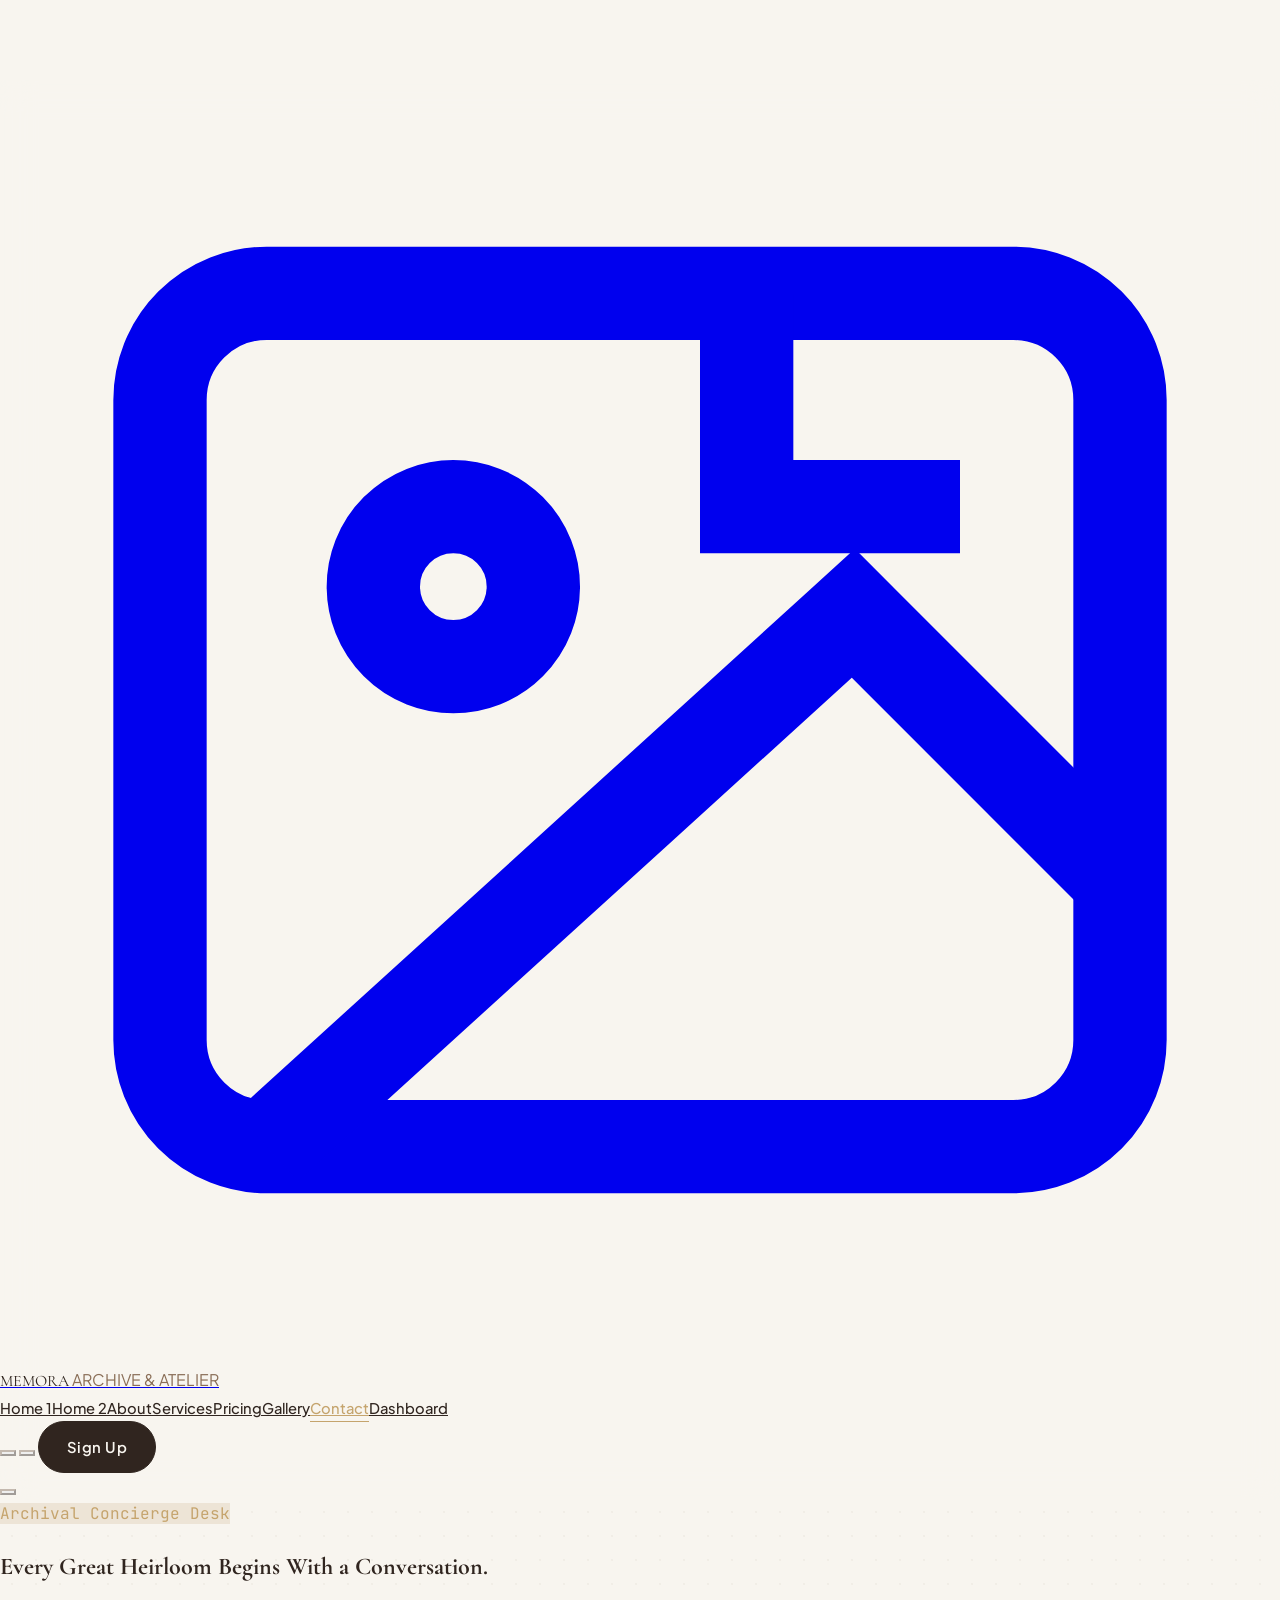
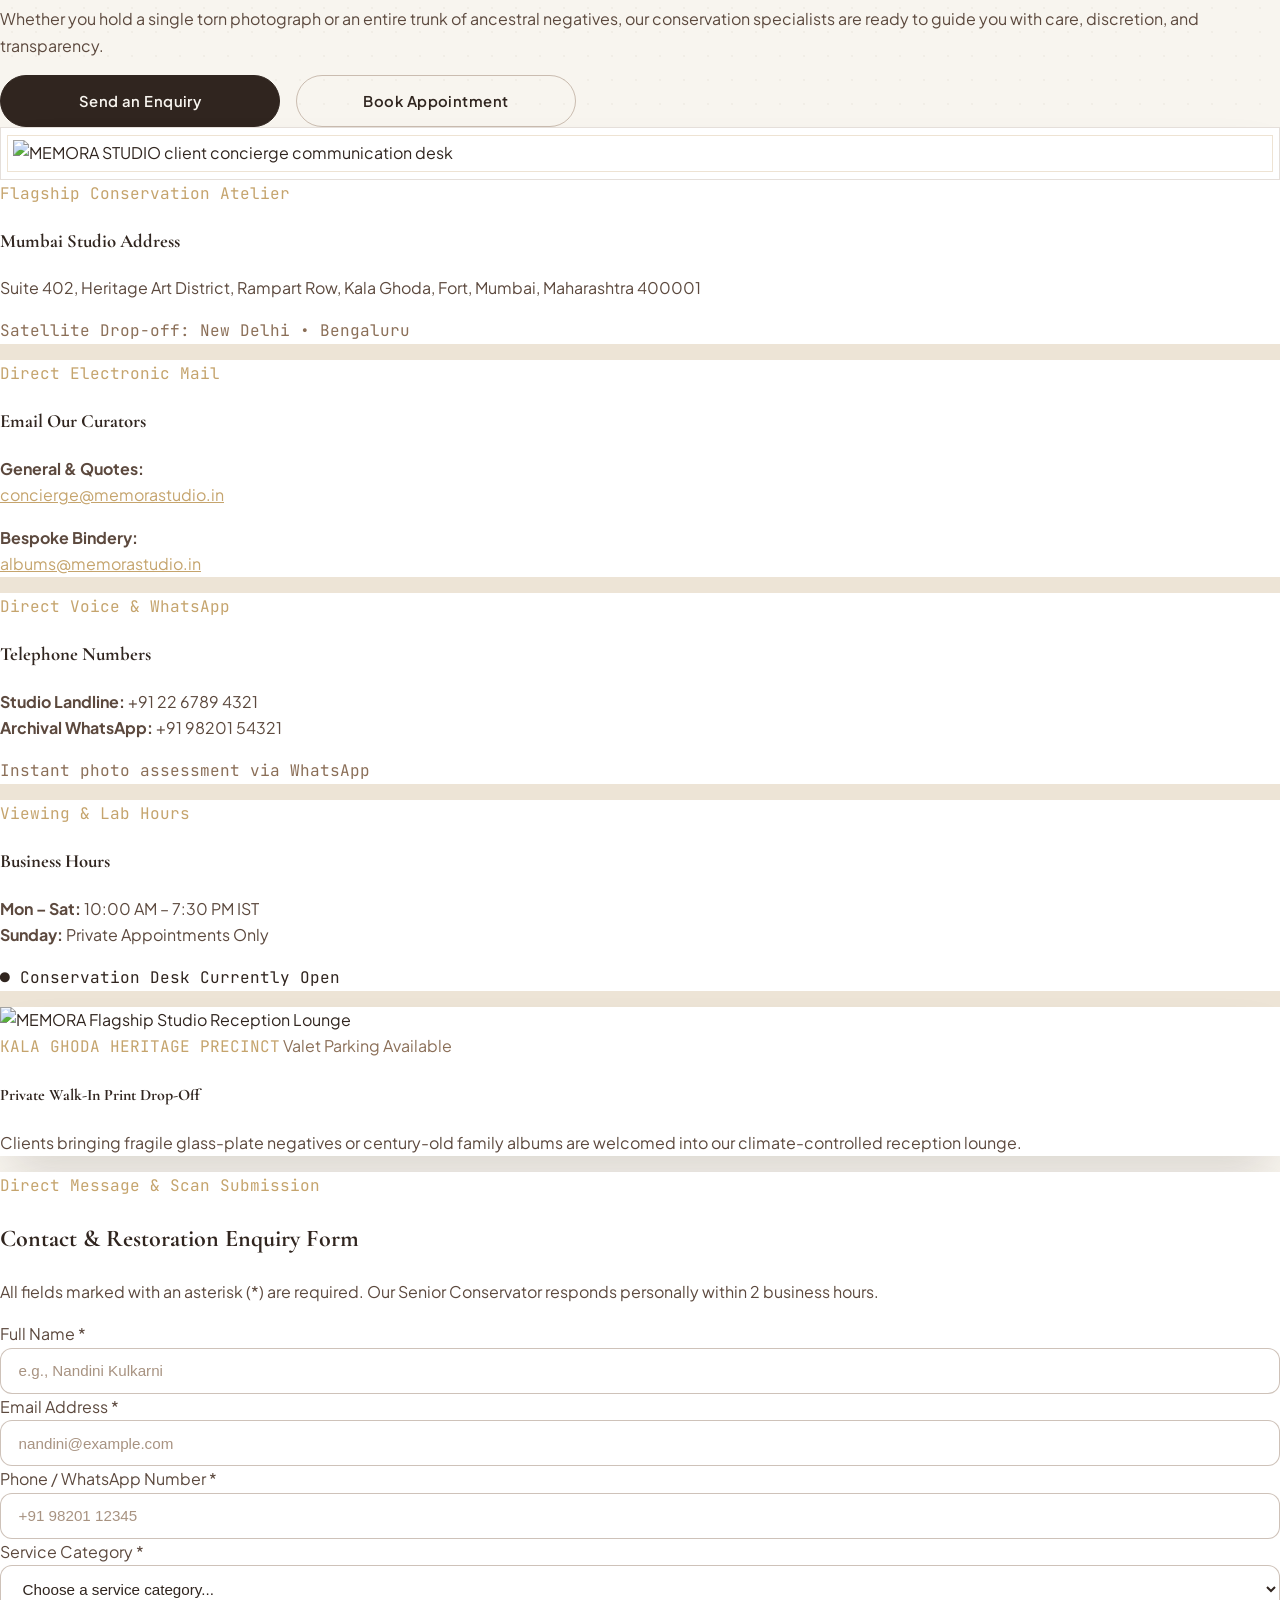
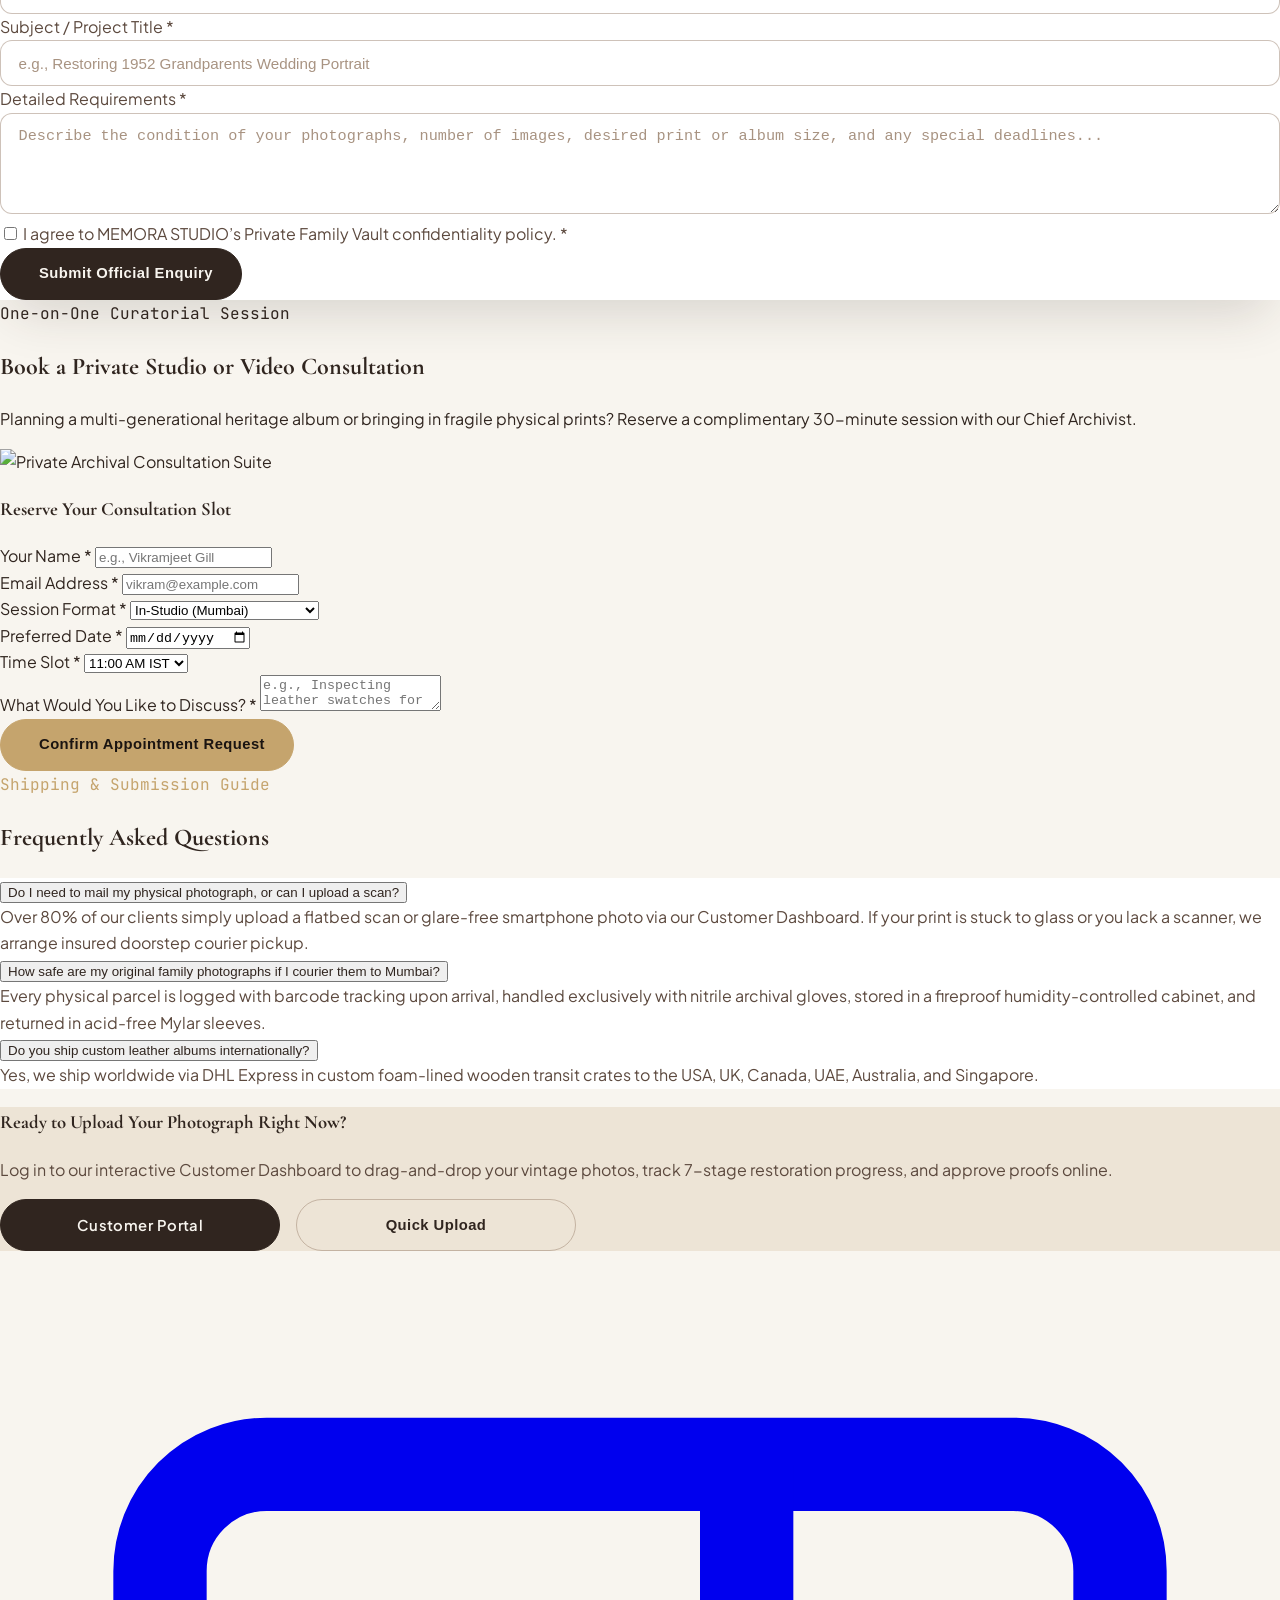
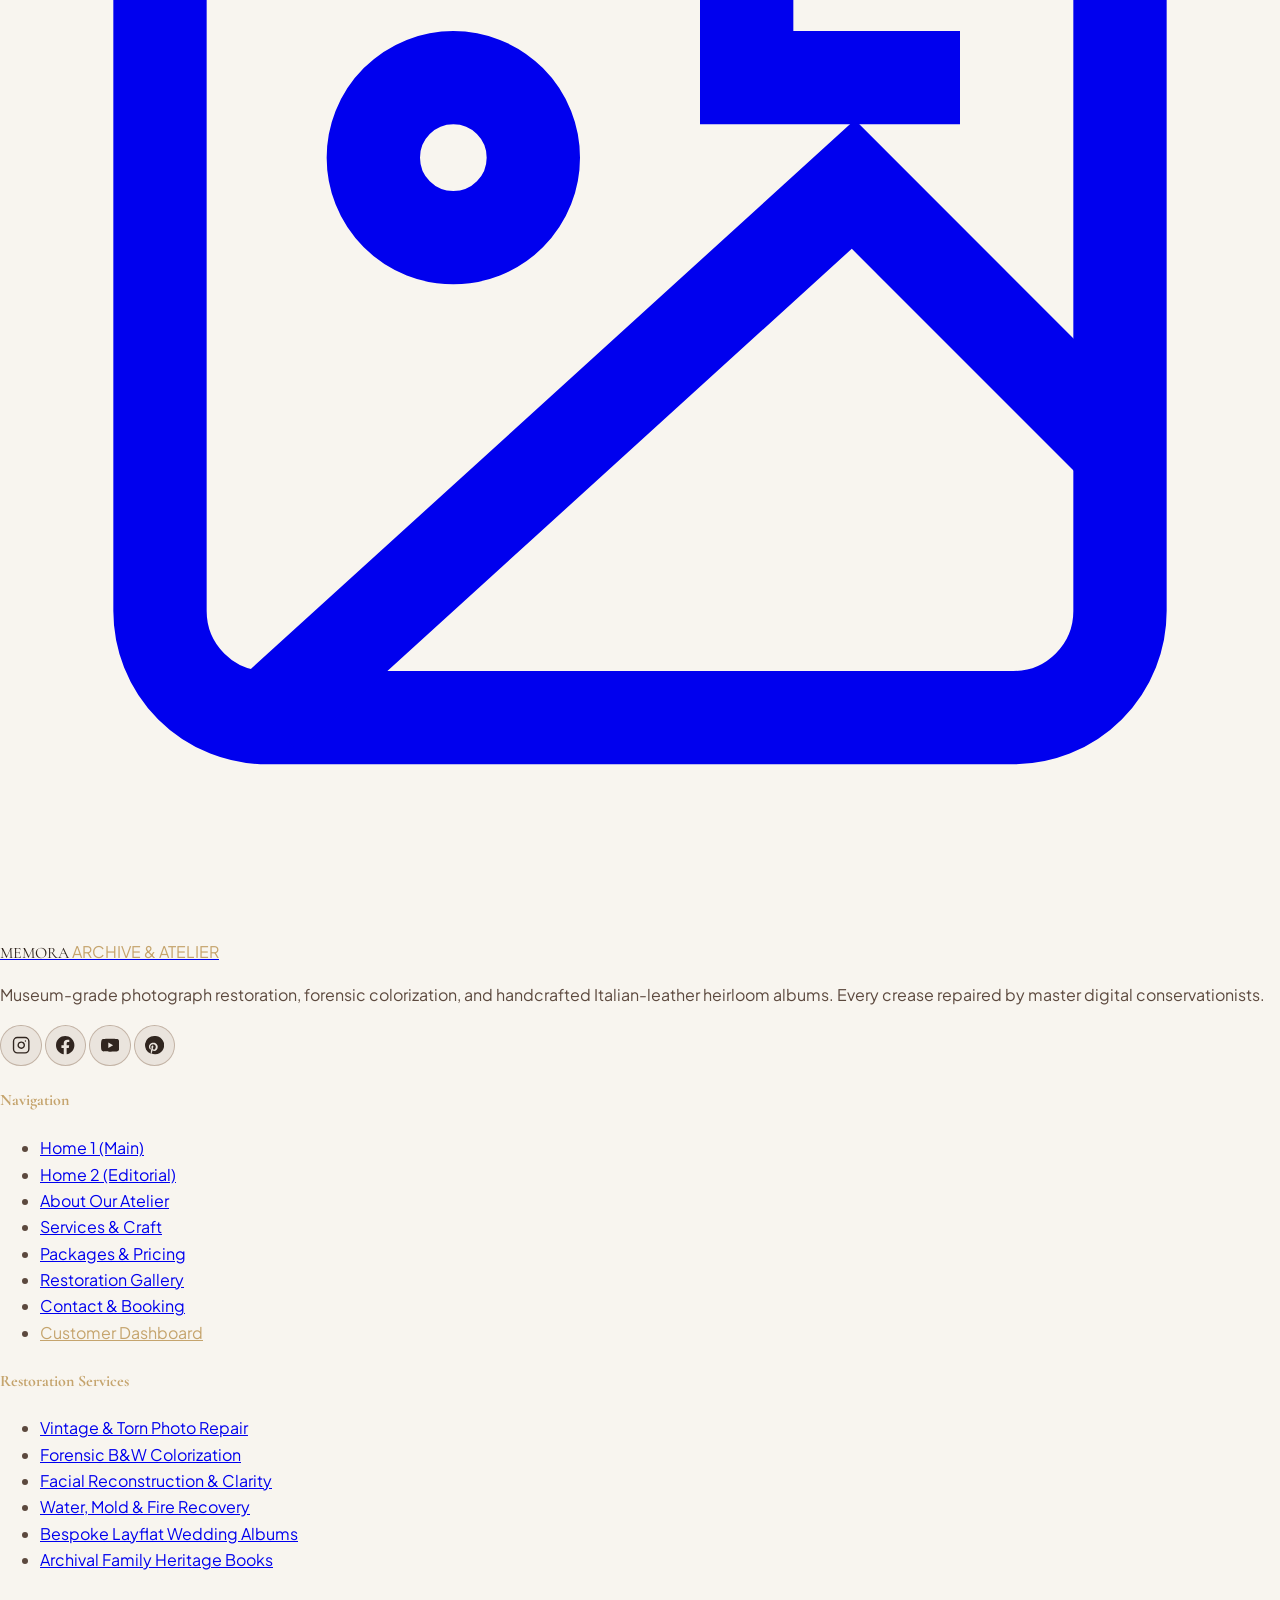
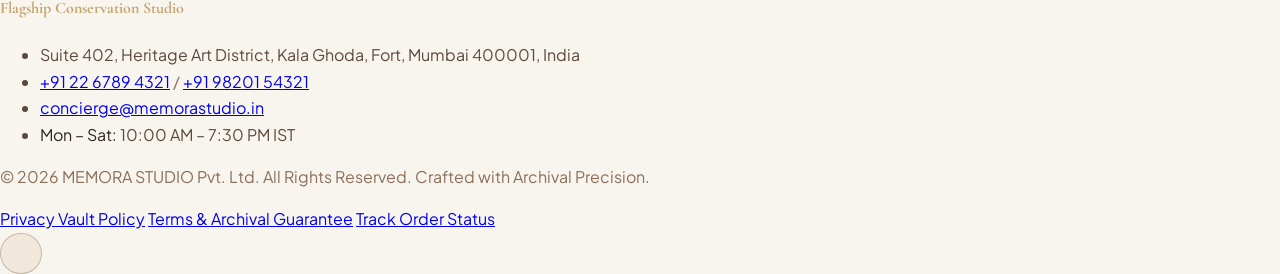
==== commit 58181961: "corrections" ====
--- a/contact.html
+++ b/contact.html
@@ -246,7 +246,7 @@
               </label>
             </div>
 
-            <button type="submit" class="btn-luxury-primary w-full sm:w-auto">
+            <button type="submit" class="btn-luxury-primary w-full justify-center">
               <i data-lucide="send" class="w-4 h-4"></i>
               <span>Submit Official Enquiry</span>
             </button>
--- a/assets/css/styles.css
+++ b/assets/css/styles.css
@@ -53,7 +53,7 @@
 
 html {
   scroll-behavior: smooth;
-  overflow-x: hidden;
+  overflow-x: clip;
   background-color: var(--bg-primary);
   color: var(--text-primary);
   font-family: var(--font-sans);
@@ -62,7 +62,7 @@
 body {
   margin: 0;
   padding: 0;
-  overflow-x: hidden;
+  overflow-x: clip;
   background-color: var(--bg-primary);
   color: var(--text-primary);
   transition: background-color 0.35s ease, color 0.35s ease;
@@ -483,6 +483,13 @@
 }
 
 /* Dashboard Adaptive Sidebar & Tabs */
+#dash-header {
+  position: -webkit-sticky;
+  position: sticky;
+  top: 0;
+  z-index: 40;
+}
+
 .dash-sidebar {
   background-color: var(--bg-primary);
   color: var(--text-primary);
@@ -710,4 +717,144 @@
   transform: translateY(-2px);
 }
 
-
+/* ==========================================================================
+   FOOTER INTERACTION & HOVER STYLES
+   ========================================================================== */
+footer a:not(.social-icon-btn):not(.floating-scroll-btn):not(.back-to-top-btn) {
+  transition: all 0.25s cubic-bezier(0.16, 1, 0.3, 1);
+}
+
+footer a:not(.social-icon-btn):not(.floating-scroll-btn):not(.back-to-top-btn):hover {
+  color: var(--accent-gold) !important;
+}
+
+/* Navigation & Services column links: subtle elegant indent & warm gold glow */
+footer ul li a {
+  display: inline-flex;
+  align-items: center;
+  position: relative;
+}
+
+footer ul li a:hover {
+  transform: translateX(5px);
+  color: var(--accent-gold) !important;
+  text-shadow: 0 0 10px rgba(197, 164, 109, 0.45);
+}
+
+[dir="rtl"] footer ul li a:hover {
+  transform: translateX(-5px);
+}
+
+/* Contact information links (Phone & Mail) */
+footer a[href^="tel:"]:hover,
+footer a[href^="mailto:"]:hover {
+  color: var(--accent-gold) !important;
+  text-decoration: underline;
+  text-underline-offset: 3px;
+}
+
+/* Legal links in bottom copyright row */
+footer .flex.flex-wrap a:hover {
+  color: var(--accent-gold) !important;
+  text-decoration: underline;
+  text-underline-offset: 3px;
+}
+
+/* Explicit class-based fallback matching the Tailwind hover syntax */
+.hover\:text-theme-gold:hover,
+a.hover\:text-theme-gold:hover {
+  color: var(--accent-gold) !important;
+}
+
+/* Tablet Landscape 1024px Footer Alignment & Fluid Spacing */
+@media (min-width: 1024px) and (max-width: 1279px) {
+  footer .grid {
+    gap: 1.5rem !important;
+  }
+  footer h4 {
+    white-space: nowrap !important;
+    font-size: 1.05rem !important;
+  }
+}
+
+/* ==========================================================================
+   UNIVERSAL FLOATING PAGE SCROLL NAVIGATION (Visible in all sections)
+   ========================================================================== */
+.floating-scroll-nav {
+  position: fixed;
+  bottom: 1.75rem;
+  right: 1.75rem;
+  z-index: 999;
+  display: flex;
+  flex-direction: column;
+  align-items: center;
+  gap: 0.25rem;
+  padding: 0.35rem;
+  border-radius: 9999px;
+  background-color: rgba(248, 245, 239, 0.94);
+  border: 1px solid rgba(197, 164, 109, 0.45);
+  box-shadow: 0 12px 30px -4px rgba(48, 37, 31, 0.25);
+  backdrop-filter: blur(10px);
+  -webkit-backdrop-filter: blur(10px);
+  transition: all 0.3s cubic-bezier(0.16, 1, 0.3, 1);
+}
+
+html.dark .floating-scroll-nav {
+  background-color: rgba(26, 20, 16, 0.94);
+  border-color: rgba(197, 164, 109, 0.35);
+  box-shadow: 0 12px 30px -4px rgba(0, 0, 0, 0.65);
+}
+
+[dir="rtl"] .floating-scroll-nav {
+  right: auto;
+  left: 1.75rem;
+}
+
+.floating-scroll-btn {
+  display: inline-flex;
+  align-items: center;
+  justify-content: center;
+  width: 2.35rem;
+  height: 2.35rem;
+  border-radius: 9999px;
+  border: none;
+  background: transparent;
+  color: var(--accent-gold);
+  cursor: pointer;
+  transition: all 0.25s ease;
+}
+
+.floating-scroll-btn:hover {
+  background-color: var(--accent-gold);
+  color: #14110F;
+  transform: scale(1.1);
+  box-shadow: 0 4px 14px rgba(197, 164, 109, 0.4);
+}
+
+.floating-scroll-btn:active {
+  transform: scale(0.95);
+}
+
+.floating-scroll-divider {
+  width: 1.25rem;
+  height: 1px;
+  background-color: rgba(197, 164, 109, 0.3);
+}
+
+@media (max-width: 640px) {
+  .floating-scroll-nav {
+    bottom: 1.25rem;
+    right: 1.25rem;
+    padding: 0.25rem;
+  }
+  [dir="rtl"] .floating-scroll-nav {
+    left: 1.25rem;
+    right: auto;
+  }
+  .floating-scroll-btn {
+    width: 2.1rem;
+    height: 2.1rem;
+  }
+}
+
+
